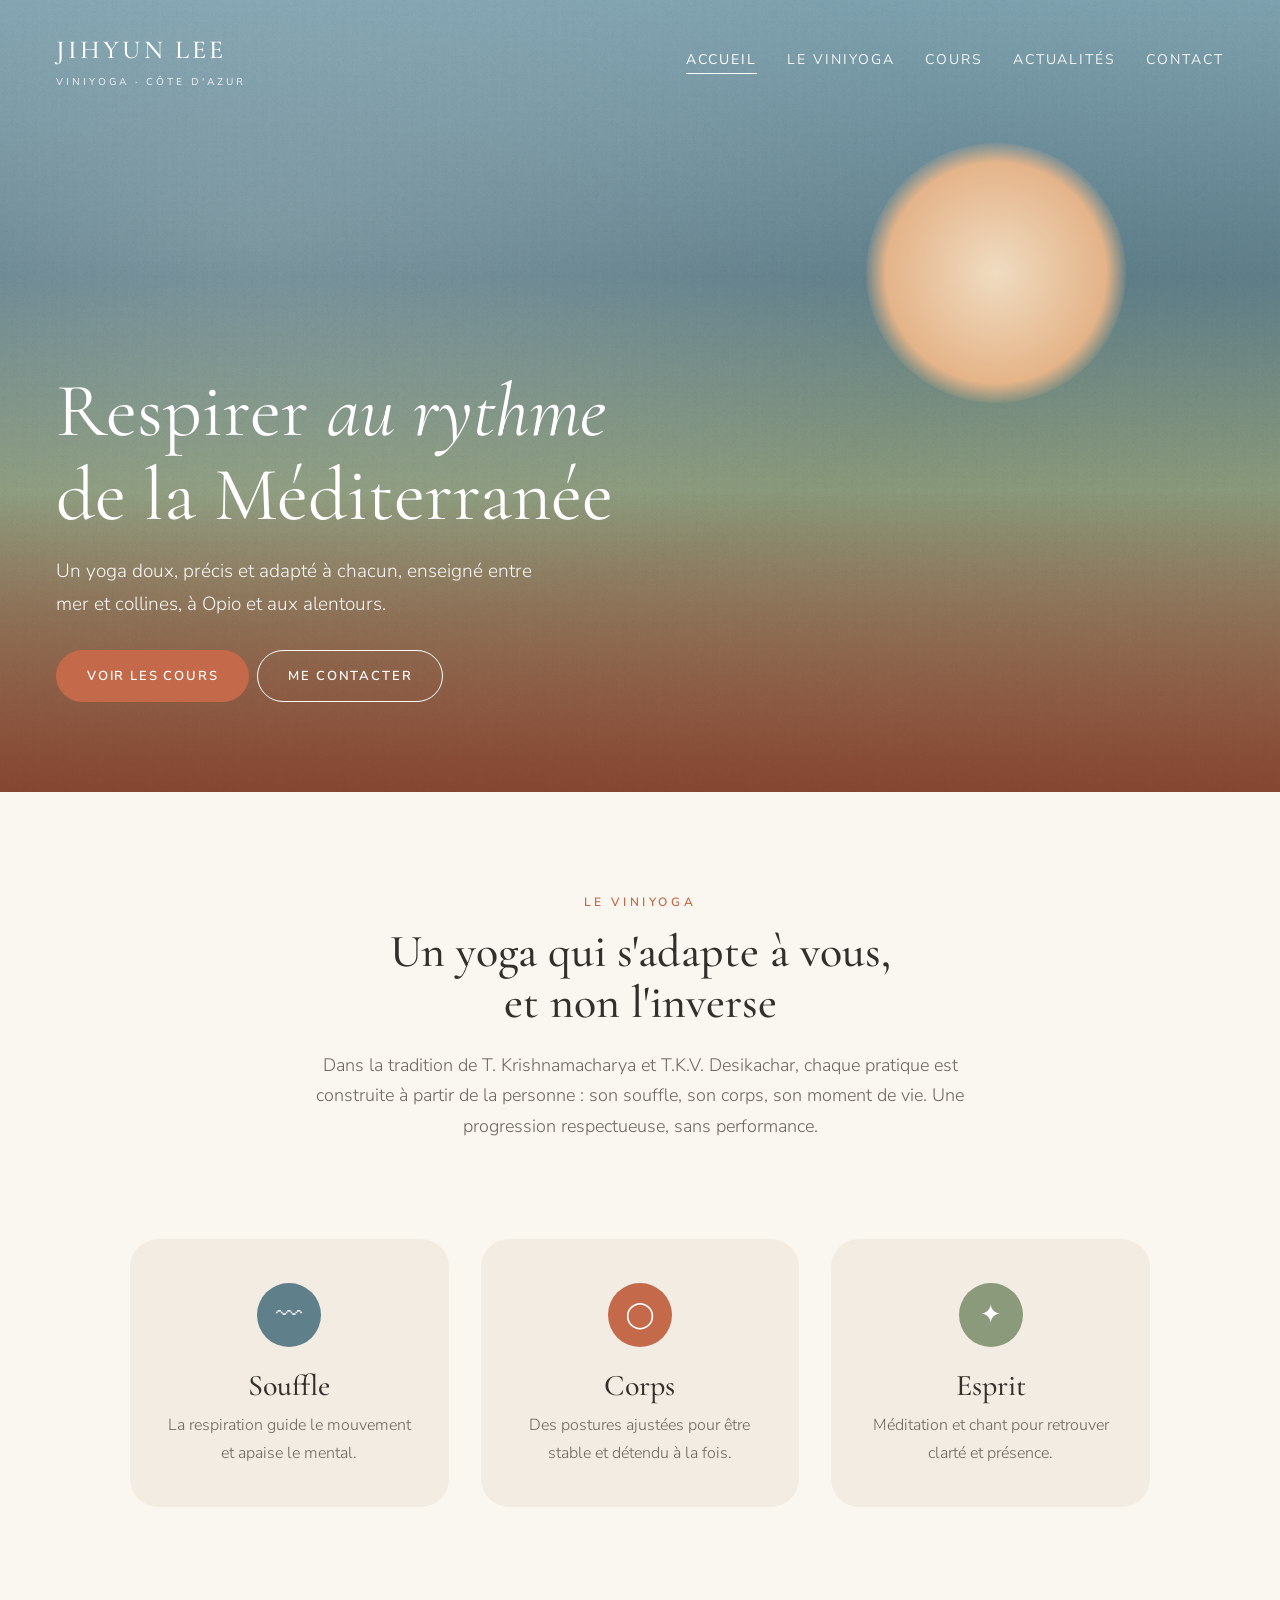
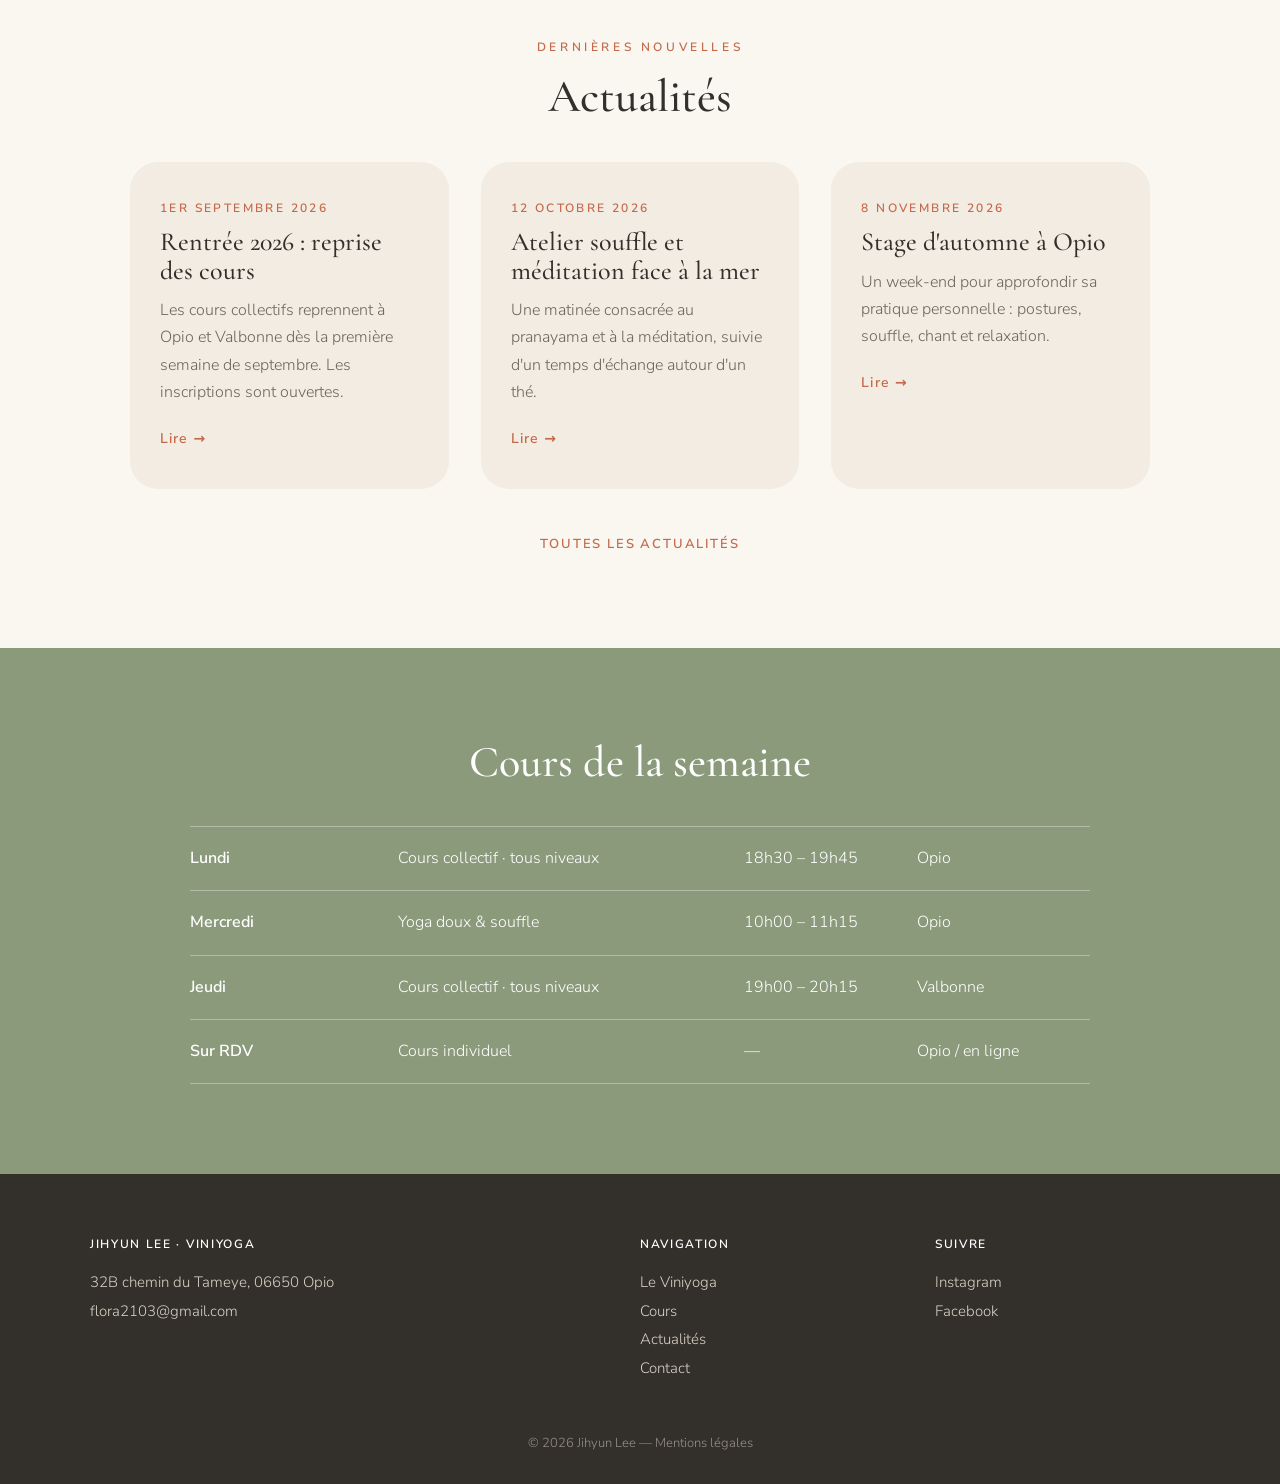
==== index.html @ 98822f24 "Site vitrine Viniyoga — Jihyun Lee (Opio) Site statique HTML/CSS basé sur la maquette « Terre & Mer " ====
<!DOCTYPE html>
<html lang="fr">
<head>
<meta charset="utf-8">
<meta name="viewport" content="width=device-width, initial-scale=1">
<meta name="description" content="Jihyun Lee, professeure de Viniyoga à Opio (Côte d'Azur). Cours collectifs et individuels, ateliers, yoga adapté à chacun entre mer et collines.">
<title>Jihyun Lee · Viniyoga Côte d'Azur — Opio</title>
<link rel="icon" href="favicon.svg" type="image/svg+xml">
<link rel="preconnect" href="https://fonts.googleapis.com">
<link href="https://fonts.googleapis.com/css2?family=Cormorant+Garamond:ital,wght@0,400;0,500;0,600;1,400&family=Nunito+Sans:wght@300;400;600&display=swap" rel="stylesheet">
<link rel="stylesheet" href="assets/css/style.css">
</head>
<body>
<header>
  <a class="logo" href="index.html">Jihyun Lee<small>Viniyoga · Côte d'Azur</small></a>
  <nav aria-label="Navigation principale"><ul>
    <li><a href="index.html" aria-current="page">Accueil</a></li>
    <li><a href="viniyoga.html">Le Viniyoga</a></li>
    <li><a href="cours.html">Cours</a></li>
    <li><a href="actualites.html">Actualités</a></li>
    <li><a href="contact.html">Contact</a></li>
  </ul></nav>
</header>

<main>
<section class="hero">
  <div class="sun"></div><div class="horizon"></div>
  <div class="hero-inner">
    <h1>Respirer <em>au rythme</em><br>de la Méditerranée</h1>
    <p>Un yoga doux, précis et adapté à chacun, enseigné entre mer et collines, à Opio et aux alentours.</p>
    <a class="btn fill" href="cours.html">Voir les cours</a>&nbsp;&nbsp;<a class="btn" href="contact.html">Me contacter</a>
  </div>
</section>

<section class="intro">
  <div class="kicker">Le Viniyoga</div>
  <h2>Un yoga qui s'adapte à vous, <br>et non l'inverse</h2>
  <p>Dans la tradition de T. Krishnamacharya et T.K.V. Desikachar, chaque pratique est construite à partir de la personne : son souffle, son corps, son moment de vie. Une progression respectueuse, sans performance.</p>
</section>

<section class="three" aria-label="Les trois piliers de la pratique">
  <div class="pill"><div class="ico" style="background:var(--sea)">〰</div><h3>Souffle</h3><p>La respiration guide le mouvement et apaise le mental.</p></div>
  <div class="pill"><div class="ico" style="background:var(--terra)">◯</div><h3>Corps</h3><p>Des postures ajustées pour être stable et détendu à la fois.</p></div>
  <div class="pill"><div class="ico" style="background:var(--sage)">✦</div><h3>Esprit</h3><p>Méditation et chant pour retrouver clarté et présence.</p></div>
</section>

<section class="news" aria-labelledby="titre-actus">
  <div class="intro" style="padding:0"><div class="kicker">Dernières nouvelles</div><h2 id="titre-actus">Actualités</h2></div>
  <div class="grid">
    <article class="card">
      <div class="date">1er septembre 2026</div>
      <h3>Rentrée 2026 : reprise des cours</h3>
      <p>Les cours collectifs reprennent à Opio et Valbonne dès la première semaine de septembre. Les inscriptions sont ouvertes.</p>
      <a class="more" href="actualites.html#rentree-2026">Lire →</a>
    </article>
    <article class="card">
      <div class="date">12 octobre 2026</div>
      <h3>Atelier souffle et méditation face à la mer</h3>
      <p>Une matinée consacrée au pranayama et à la méditation, suivie d'un temps d'échange autour d'un thé.</p>
      <a class="more" href="actualites.html#atelier-souffle-mer">Lire →</a>
    </article>
    <article class="card">
      <div class="date">8 novembre 2026</div>
      <h3>Stage d'automne à Opio</h3>
      <p>Un week-end pour approfondir sa pratique personnelle : postures, souffle, chant et relaxation.</p>
      <a class="more" href="actualites.html#stage-automne-opio">Lire →</a>
    </article>
  </div>
  <div class="all"><a href="actualites.html">Toutes les actualités</a></div>
</section>

<section class="sched" aria-labelledby="titre-horaires">
  <div class="in">
    <h2 id="titre-horaires">Cours de la semaine</h2>
    <div class="row"><b>Lundi</b><span>Cours collectif · tous niveaux</span><span>18h30 – 19h45</span><span>Opio</span></div>
    <div class="row"><b>Mercredi</b><span>Yoga doux &amp; souffle</span><span>10h00 – 11h15</span><span>Opio</span></div>
    <div class="row"><b>Jeudi</b><span>Cours collectif · tous niveaux</span><span>19h00 – 20h15</span><span>Valbonne</span></div>
    <div class="row"><b>Sur RDV</b><span>Cours individuel</span><span>—</span><span>Opio / en ligne</span></div>
  </div>
</section>
</main>

<footer>
  <div class="grid">
    <div><h4>Jihyun Lee · Viniyoga</h4><p>32B chemin du Tameye, 06650 Opio<br><a href="mailto:flora2103@gmail.com">flora2103@gmail.com</a></p></div>
    <div><h4>Navigation</h4><p><a href="viniyoga.html">Le Viniyoga</a><br><a href="cours.html">Cours</a><br><a href="actualites.html">Actualités</a><br><a href="contact.html">Contact</a></p></div>
    <div><h4>Suivre</h4><p><a href="#">Instagram</a><br><a href="#">Facebook</a></p></div>
  </div>
  <div class="copy">© 2026 Jihyun Lee — <a href="mentions-legales.html">Mentions légales</a></div>
</footer>
</body>
</html>
---- assets/css/style.css ----
:root{
  --sand:#f3ece2; --cream:#faf6f0; --terra:#c4694a; --terra-dark:#9d4f34;
  --sage:#8a9a7b; --sea:#5f7f8a; --ink:#33302c; --muted:#6d665e;
}
*{box-sizing:border-box}
body{margin:0;background:var(--cream);color:var(--ink);font-family:"Nunito Sans",system-ui,sans-serif;font-weight:300;font-size:17px;line-height:1.7}
a{color:inherit;text-decoration:none}
h1,h2,h3{font-family:"Cormorant Garamond",Georgia,serif;font-weight:500;margin:0;line-height:1.1}
header{position:absolute;top:0;left:0;right:0;z-index:2;display:flex;align-items:center;justify-content:space-between;padding:28px 56px;color:#fff}
.logo{font-family:"Cormorant Garamond",serif;font-size:26px;letter-spacing:.12em;text-transform:uppercase;font-weight:500}
.logo small{display:block;font-family:"Nunito Sans";font-size:10px;letter-spacing:.3em;font-weight:400;opacity:.85;margin-top:2px}
nav ul{display:flex;gap:30px;list-style:none;margin:0;padding:0;font-size:14px;letter-spacing:.14em;text-transform:uppercase;font-weight:400}
nav a{opacity:.9}
nav a:hover{opacity:1}
nav a[aria-current="page"]{opacity:1;border-bottom:1px solid currentColor;padding-bottom:4px}
.hero{position:relative;min-height:88vh;display:flex;align-items:flex-end;padding:0 56px 90px;color:#fff;overflow:hidden;
  background:
    radial-gradient(ellipse at 20% 30%, rgba(255,255,255,.18), transparent 50%),
    linear-gradient(180deg, #7fa3b0 0%, #5f7f8a 35%, #8a9a7b 62%, #c4694a 100%);}
.hero::before{content:"";position:absolute;inset:0;background:url("data:image/svg+xml;utf8,<svg xmlns='http://www.w3.org/2000/svg' width='200' height='200'><filter id='n'><feTurbulence baseFrequency='.9' numOctaves='2'/><feColorMatrix values='0 0 0 0 0 0 0 0 0 0 0 0 0 0 0 0 0 0 .08 0'/></filter><rect width='200' height='200' filter='url(%23n)'/></svg>");opacity:.8}
.hero .sun{position:absolute;right:12%;top:18%;width:260px;height:260px;border-radius:50%;background:radial-gradient(circle,#ffe6c7,#f2b989 60%,transparent 72%);opacity:.9}
.hero .horizon{position:absolute;left:0;right:0;bottom:0;height:38%;background:linear-gradient(180deg,rgba(0,0,0,0),rgba(60,30,20,.45))}
.hero-inner{position:relative;max-width:620px}
.hero h1{font-size:76px;font-weight:400}
.hero h1 em{font-style:italic;font-weight:400}
.hero p{font-size:19px;max-width:480px;margin:18px 0 30px;opacity:.95}
.hero.small{min-height:38vh;padding-bottom:56px}
.hero.small .hero-inner{max-width:1100px}
.hero.small h1{font-size:54px}
.hero.small p{margin:12px 0 0}
.btn{display:inline-block;padding:14px 30px;border:1px solid currentColor;letter-spacing:.14em;text-transform:uppercase;font-size:13px;font-weight:600;border-radius:999px}
.btn.fill{background:var(--terra);border-color:var(--terra);color:#fff}
.intro{max-width:760px;margin:0 auto;padding:100px 40px 60px;text-align:center}
.intro .kicker,.kicker{color:var(--terra);letter-spacing:.3em;text-transform:uppercase;font-size:12px;font-weight:600}
.intro h2{font-size:46px;margin:14px 0 22px}
.intro p{color:var(--muted);font-size:18px}
.three{max-width:1100px;margin:0 auto;padding:20px 40px 90px;display:grid;grid-template-columns:repeat(3,1fr);gap:32px}
.pill{background:var(--sand);border-radius:28px;padding:44px 34px 40px;text-align:center}
.pill .ico{width:64px;height:64px;margin:0 auto 22px;border-radius:50%;display:grid;place-items:center;color:#fff;font-size:26px}
.pill h3{font-size:30px;margin-bottom:10px}
.pill p{margin:0;color:var(--muted);font-size:16px}
.pill ul{margin:14px 0 0;padding:0;list-style:none;color:var(--muted);font-size:15px;line-height:2}
.news{max-width:1100px;margin:0 auto;padding:40px 40px 90px}
.news .grid{display:grid;grid-template-columns:repeat(3,1fr);gap:32px;margin-top:40px}
.card{background:var(--sand);border-radius:28px;padding:36px 30px}
.card .date{color:var(--terra);letter-spacing:.2em;text-transform:uppercase;font-size:12px;font-weight:600}
.card h3{font-size:26px;margin:10px 0 12px}
.card p{margin:0 0 18px;color:var(--muted);font-size:16px}
.card .more{color:var(--terra);font-weight:600;font-size:14px;letter-spacing:.08em}
.news .all{text-align:center;margin-top:40px}
.news .all a{color:var(--terra);font-weight:600;letter-spacing:.14em;text-transform:uppercase;font-size:13px}
.prose{max-width:760px;margin:0 auto;padding:70px 40px 0}
.prose h2{font-size:40px;margin:0 0 18px}
.prose p{color:var(--muted);font-size:18px}
.prose:last-of-type{padding-bottom:80px}
.pullquote{max-width:820px;margin:20px auto;padding:50px 60px;text-align:center}
.pullquote blockquote{font-family:"Cormorant Garamond",serif;font-size:34px;font-style:italic;margin:0;color:var(--terra-dark);line-height:1.35}
.pullquote cite{display:block;margin-top:18px;font-family:"Nunito Sans";font-style:normal;font-size:13px;letter-spacing:.25em;text-transform:uppercase;color:var(--muted)}
.cta{text-align:center;padding:0 40px 100px}
.cta .btn{color:var(--terra);border-color:var(--terra)}
.sched{background:var(--sage);color:#fff;padding:90px 40px}
.sched .in{max-width:900px;margin:0 auto}
.sched h2{font-size:44px;text-align:center;margin-bottom:40px}
.row{display:grid;grid-template-columns:1.2fr 2fr 1fr 1fr;padding:18px 0;border-top:1px solid rgba(255,255,255,.35);font-size:16px}
.row b{font-weight:600}
.row:last-child{border-bottom:1px solid rgba(255,255,255,.35)}
.prices{max-width:1100px;margin:0 auto;padding:0 40px 90px;display:grid;grid-template-columns:repeat(3,1fr);gap:32px}
.price{background:var(--sand);border-radius:28px;padding:44px 34px 40px;text-align:center}
.price .amount{font-family:"Cormorant Garamond",serif;font-size:52px;color:var(--terra-dark);line-height:1}
.price .per{color:var(--muted);font-size:14px;margin-bottom:14px}
.price h3{font-size:26px;margin-bottom:10px}
.price p{margin:0;color:var(--muted);font-size:15px}
.posts{max-width:820px;margin:0 auto;padding:60px 40px 90px}
.post{padding:44px 0;border-top:1px solid #e4dccd}
.post:first-child{border-top:none;padding-top:0}
.post .date{color:var(--terra);letter-spacing:.2em;text-transform:uppercase;font-size:12px;font-weight:600}
.post h2{font-size:36px;margin:10px 0 14px}
.post p{color:var(--muted);margin:0 0 12px}
.contact{max-width:1100px;margin:0 auto;padding:80px 40px 40px;display:grid;grid-template-columns:1fr 1fr;gap:60px;align-items:start}
.contact h2{font-size:40px;margin-bottom:18px}
.contact p{color:var(--muted)}
.contact .write{background:var(--sand);border-radius:28px;padding:44px 38px;text-align:center}
.contact .write h3{font-size:30px;margin-bottom:12px}
.contact .write p{color:var(--muted);font-size:16px}
.contact .write .btn{margin-top:18px;background:var(--terra);border-color:var(--terra);color:#fff}
.map{max-width:1100px;margin:0 auto;padding:20px 40px 90px}
.map a{color:var(--sea);font-weight:600}
.legal{max-width:760px;margin:0 auto;padding:80px 40px}
.legal h2{font-size:30px;margin:36px 0 12px}
.legal p{color:var(--muted)}
footer{background:var(--ink);color:#d8d0c4;padding:60px 56px 30px}
footer .grid{display:grid;grid-template-columns:2fr 1fr 1fr;gap:40px;max-width:1100px;margin:0 auto}
footer h4{color:#fff;margin:0 0 14px;font-weight:600;letter-spacing:.14em;text-transform:uppercase;font-size:12px}
footer p{margin:0;font-size:15px;line-height:1.9}
footer a:hover{color:#fff}
.copy{text-align:center;margin-top:50px;font-size:13px;opacity:.6}
@media(max-width:820px){header{padding:20px 24px;flex-direction:column;gap:14px}.hero{padding:120px 24px 60px}.hero h1{font-size:50px}.hero.small h1{font-size:40px}.three,.prices,.news .grid,.contact,footer .grid{grid-template-columns:1fr}.row{grid-template-columns:1fr 1fr}nav ul{flex-wrap:wrap;justify-content:center;gap:16px}}
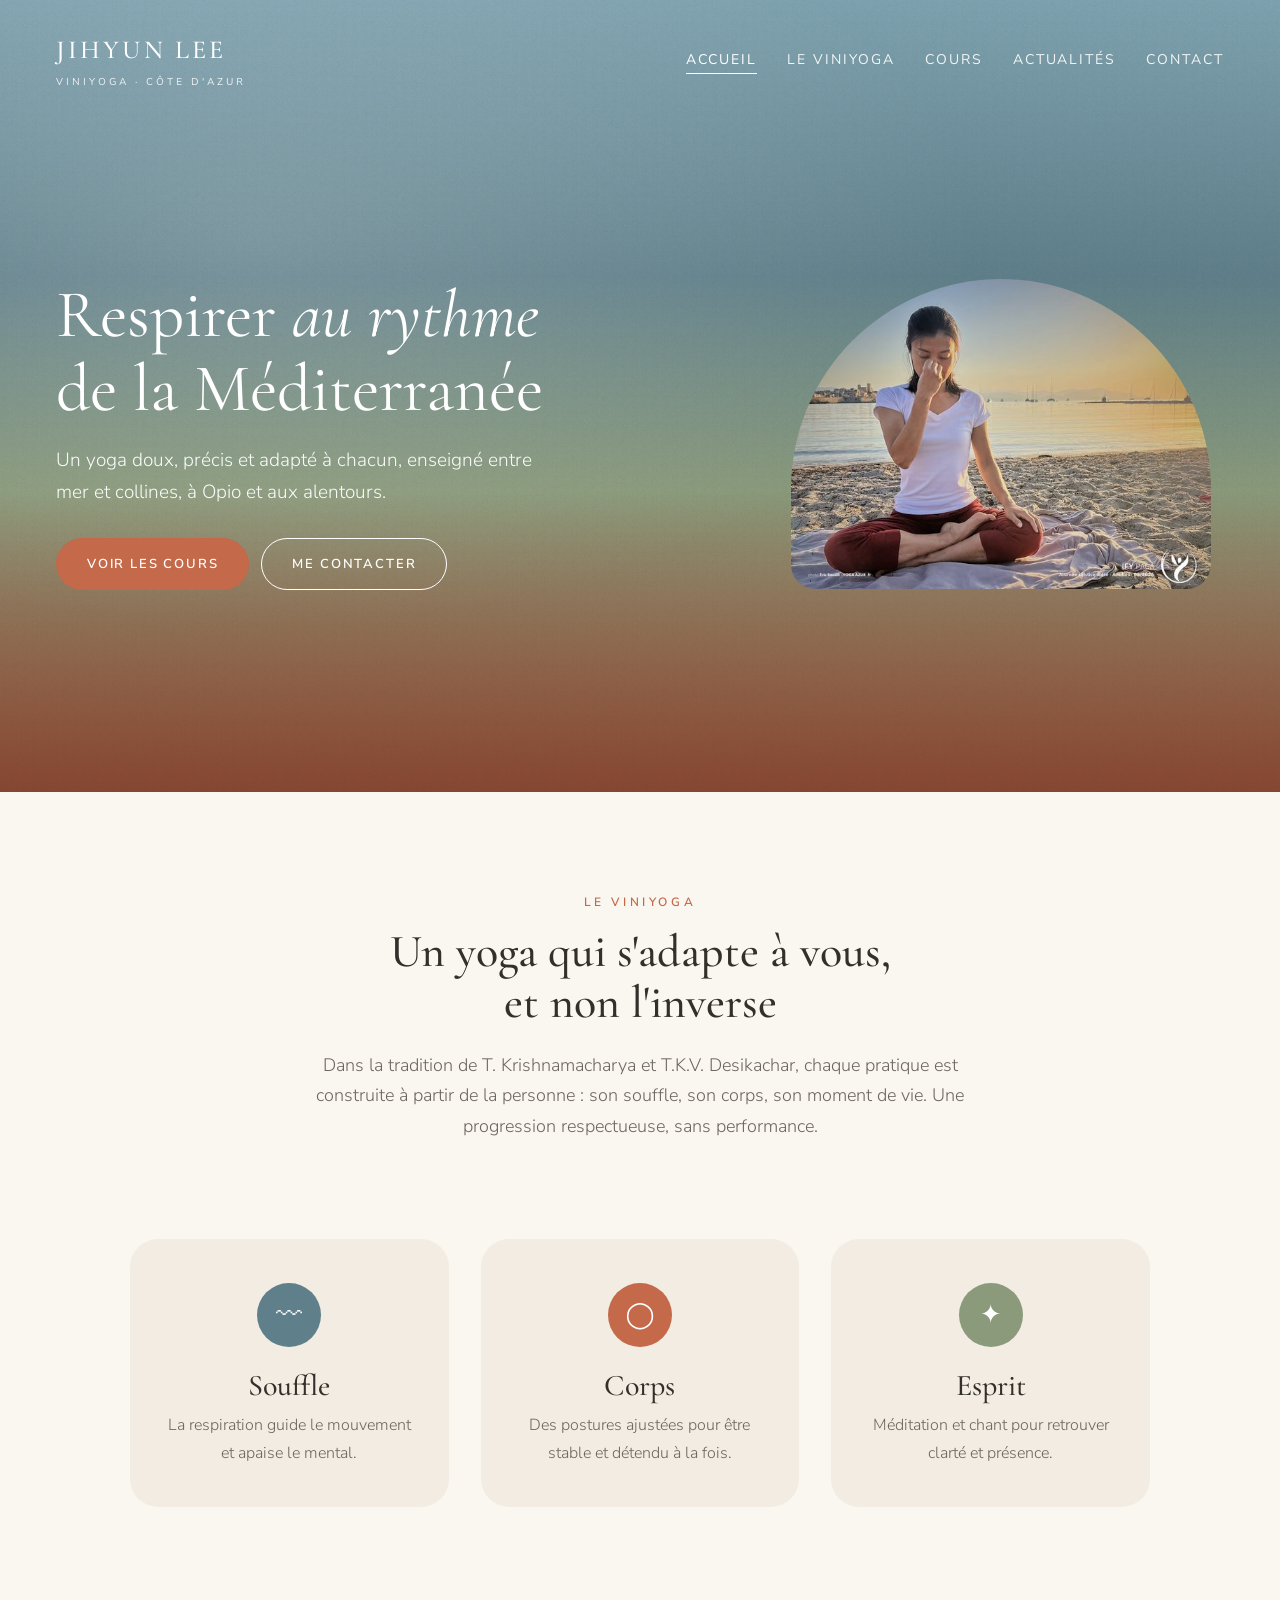
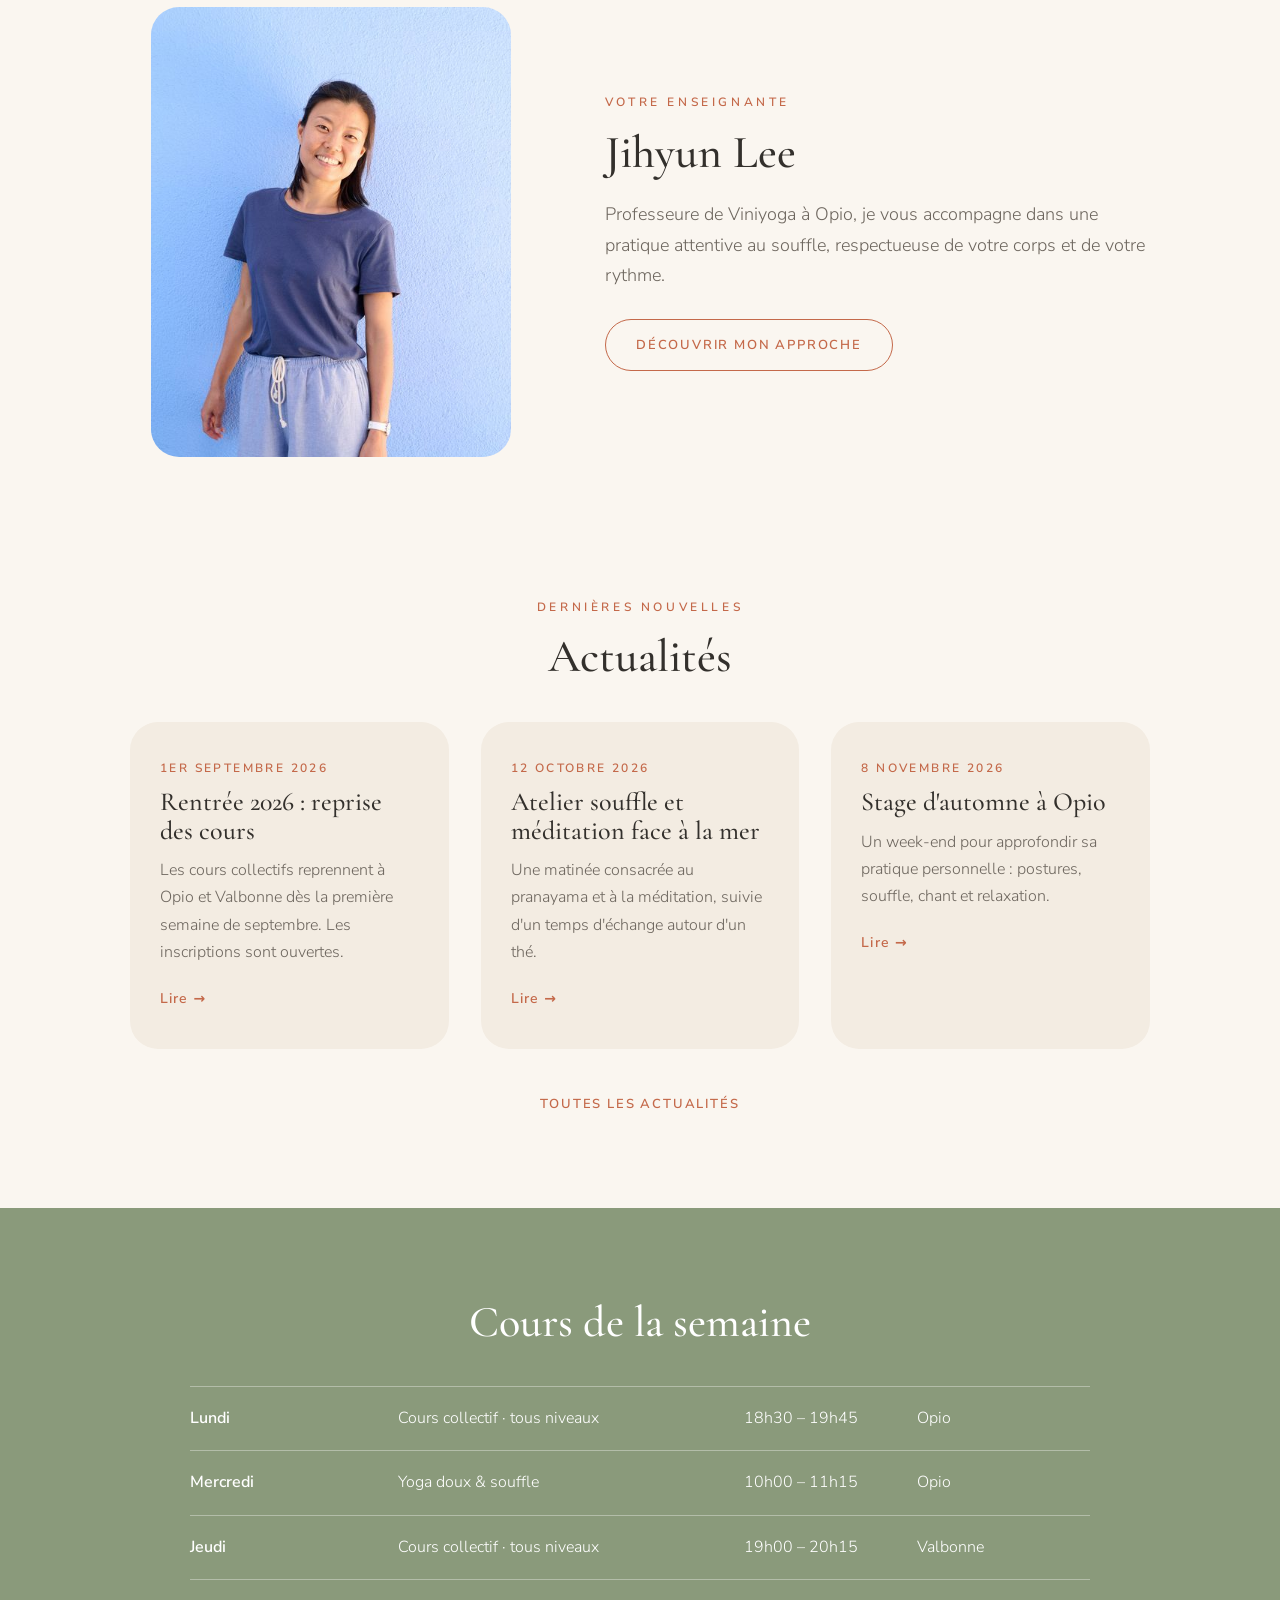
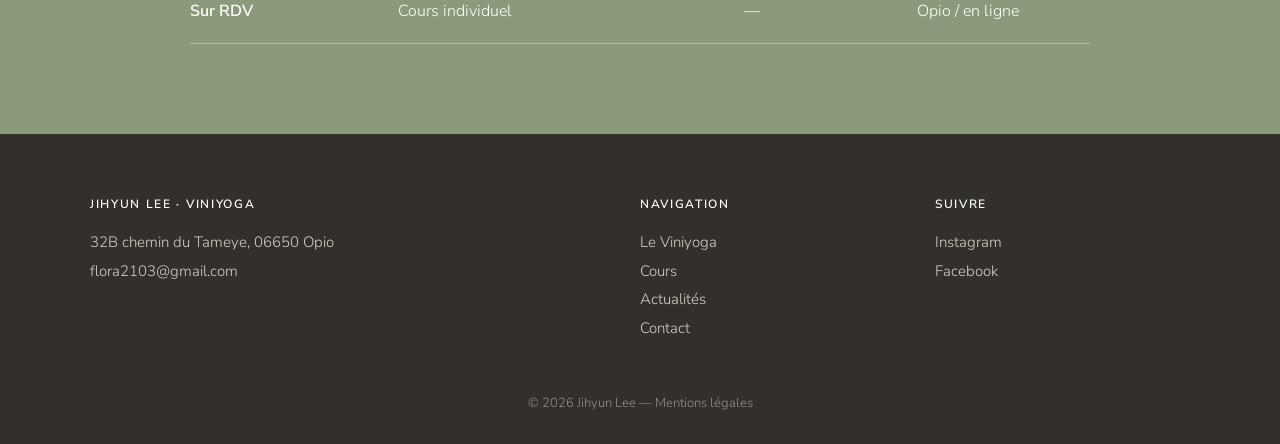
==== commit 62c062b8: "Personnaliser le site avec des photos de pratique Generated with [Devin](https://devin.ai)  Co-Autho" ====
--- a/index.html
+++ b/index.html
@@ -23,12 +23,18 @@
 </header>
 
 <main>
-<section class="hero">
-  <div class="sun"></div><div class="horizon"></div>
+<section class="hero home-hero">
+  <div class="horizon" aria-hidden="true"></div>
   <div class="hero-inner">
     <h1>Respirer <em>au rythme</em><br>de la Méditerranée</h1>
     <p>Un yoga doux, précis et adapté à chacun, enseigné entre mer et collines, à Opio et aux alentours.</p>
-    <a class="btn fill" href="cours.html">Voir les cours</a>&nbsp;&nbsp;<a class="btn" href="contact.html">Me contacter</a>
+    <div class="hero-actions">
+      <a class="btn fill" href="cours.html">Voir les cours</a>
+      <a class="btn" href="contact.html">Me contacter</a>
+    </div>
+  </div>
+  <div class="hero-visual">
+    <img class="hero-photo" src="assets/images/plage-960.jpg" srcset="assets/images/plage-600.jpg 600w, assets/images/plage-960.jpg 960w" sizes="(max-width: 388px) calc(100vw - 48px), (max-width: 820px) 340px, 420px" width="960" height="708" alt="Pratique de respiration assise sur une plage, la mer en arrière-plan." fetchpriority="high" decoding="async">
   </div>
 </section>
 
@@ -42,6 +48,16 @@
   <div class="pill"><div class="ico" style="background:var(--sea)">〰</div><h3>Souffle</h3><p>La respiration guide le mouvement et apaise le mental.</p></div>
   <div class="pill"><div class="ico" style="background:var(--terra)">◯</div><h3>Corps</h3><p>Des postures ajustées pour être stable et détendu à la fois.</p></div>
   <div class="pill"><div class="ico" style="background:var(--sage)">✦</div><h3>Esprit</h3><p>Méditation et chant pour retrouver clarté et présence.</p></div>
+</section>
+
+<section class="teacher" aria-labelledby="titre-enseignante">
+  <img class="teacher-photo" src="assets/images/jihyun-960.jpg" srcset="assets/images/jihyun-480.jpg 480w, assets/images/jihyun-960.jpg 960w" sizes="(max-width: 368px) calc(100vw - 48px), (max-width: 820px) 320px, 360px" width="960" height="1200" alt="Portrait de Jihyun Lee, professeure de Viniyoga." loading="lazy" decoding="async">
+  <div class="teacher-copy">
+    <div class="kicker">Votre enseignante</div>
+    <h2 id="titre-enseignante">Jihyun Lee</h2>
+    <p>Professeure de Viniyoga à Opio, je vous accompagne dans une pratique attentive au souffle, respectueuse de votre corps et de votre rythme.</p>
+    <a class="btn" href="viniyoga.html">Découvrir mon approche</a>
+  </div>
 </section>
 
 <section class="news" aria-labelledby="titre-actus">
--- a/assets/css/style.css
+++ b/assets/css/style.css
@@ -94,4 +94,18 @@
 footer p{margin:0;font-size:15px;line-height:1.9}
 footer a:hover{color:#fff}
 .copy{text-align:center;margin-top:50px;font-size:13px;opacity:.6}
+.hero.home-hero{display:grid;grid-template-columns:minmax(0,1.25fr) minmax(0,.85fr);align-items:center;gap:64px;padding:156px 56px 80px}
+.home-hero h1{font-size:clamp(50px,5.25vw,76px)}
+.hero-actions{display:flex;flex-wrap:wrap;gap:12px}
+.hero-visual{position:relative;width:100%;max-width:420px;margin:0 auto}
+.hero-photo{display:block;width:100%;height:auto;border-radius:240px 240px 28px 28px}
+.teacher{max-width:1100px;margin:0 auto;padding:10px 40px 100px;display:grid;grid-template-columns:minmax(0,.85fr) minmax(0,1.15fr);gap:72px;align-items:center}
+.teacher-photo{display:block;width:100%;max-width:360px;height:auto;margin:0 auto;border-radius:28px}
+.teacher h2{font-size:46px;margin:14px 0 22px}
+.teacher p{color:var(--muted);font-size:18px;margin:0 0 28px}
+.teacher .btn{color:var(--terra);border-color:var(--terra)}
+.practice-photo{max-width:820px;margin:20px auto 0;padding:0 40px}
+.practice-photo img{display:block;width:100%;height:auto;border-radius:28px}
+.practice-photo figcaption{margin-top:14px;text-align:center;color:var(--muted);font-size:14px;font-style:italic}
 @media(max-width:820px){header{padding:20px 24px;flex-direction:column;gap:14px}.hero{padding:120px 24px 60px}.hero h1{font-size:50px}.hero.small h1{font-size:40px}.three,.prices,.news .grid,.contact,footer .grid{grid-template-columns:1fr}.row{grid-template-columns:1fr 1fr}nav ul{flex-wrap:wrap;justify-content:center;gap:16px}}
+@media(max-width:820px){.hero.home-hero{grid-template-columns:1fr;gap:40px;padding:196px 24px 60px}.home-hero h1{font-size:clamp(40px,8vw,50px)}.hero-visual{max-width:340px}.teacher{grid-template-columns:1fr;gap:32px;padding:0 24px 70px}.teacher-photo{max-width:320px}.teacher-copy{max-width:540px;margin:0 auto;text-align:center}.teacher h2{font-size:40px}.practice-photo{padding:0 24px}}
